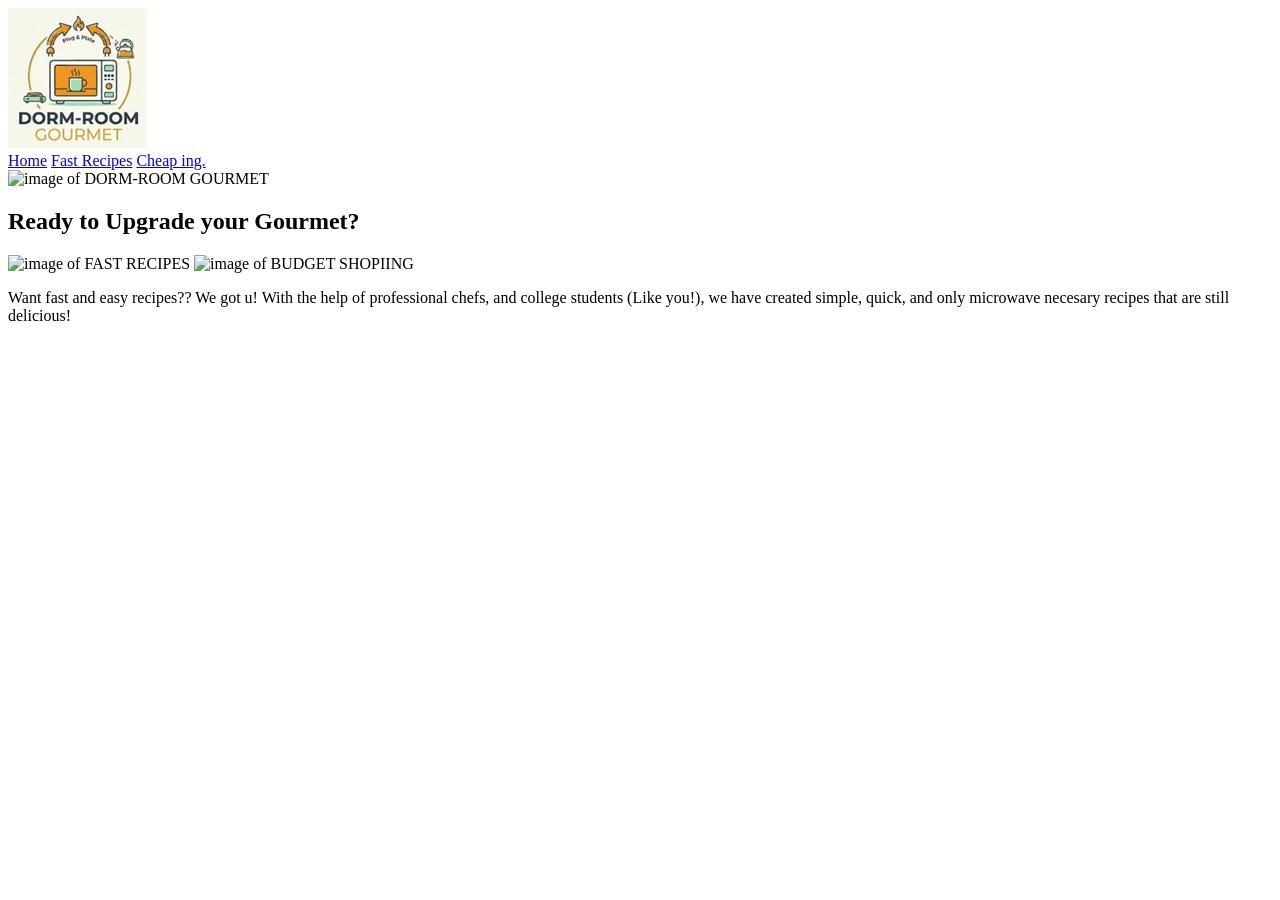
==== index.html @ 3b94e4db "Update index.html" ====
<!DOCTYPE html>
<html lang="en">
<head>
    <meta charset="UTF-8">
    <meta name="viewport" content="width=device-width, initial-scale=1.0">
    <title>Hendricks, Parker's Homepage</title>
</head>
<body>
 <header>
   <div class="navigation">
    <a id="icon_link" href="index.html">
    <img class="icon-header" src="./images/logo.png" alt="DORM-ROOM logo">
    </a>
    <nav>
        <a class="home" href="index.html"><span>Home</span></a>
        <a class="web" href="fast_recipes.html"><span>Fast Recipes</span></a>
        <a class="ice" href="cheap_ing.html"><span>Cheap ing.</span></a>
    </nav>
    </div>
    <img id="hero-img" src="images/hero.jpg" alt="image of DORM-ROOM GOURMET">
 </header>
 <main>
 <section>
    <h1>Ready to Upgrade your Gourmet?</h1>
     <img src="images/" alt="image of FAST RECIPES">
     <img src="images/" alt="image of BUDGET SHOPIING">
     <p>Want fast and easy recipes?? We got u! With the help of professional chefs, and college students (Like you!), we have created simple, quick, and only microwave necesary recipes that are still delicious!</p> 
 </section>
</body>
</html>
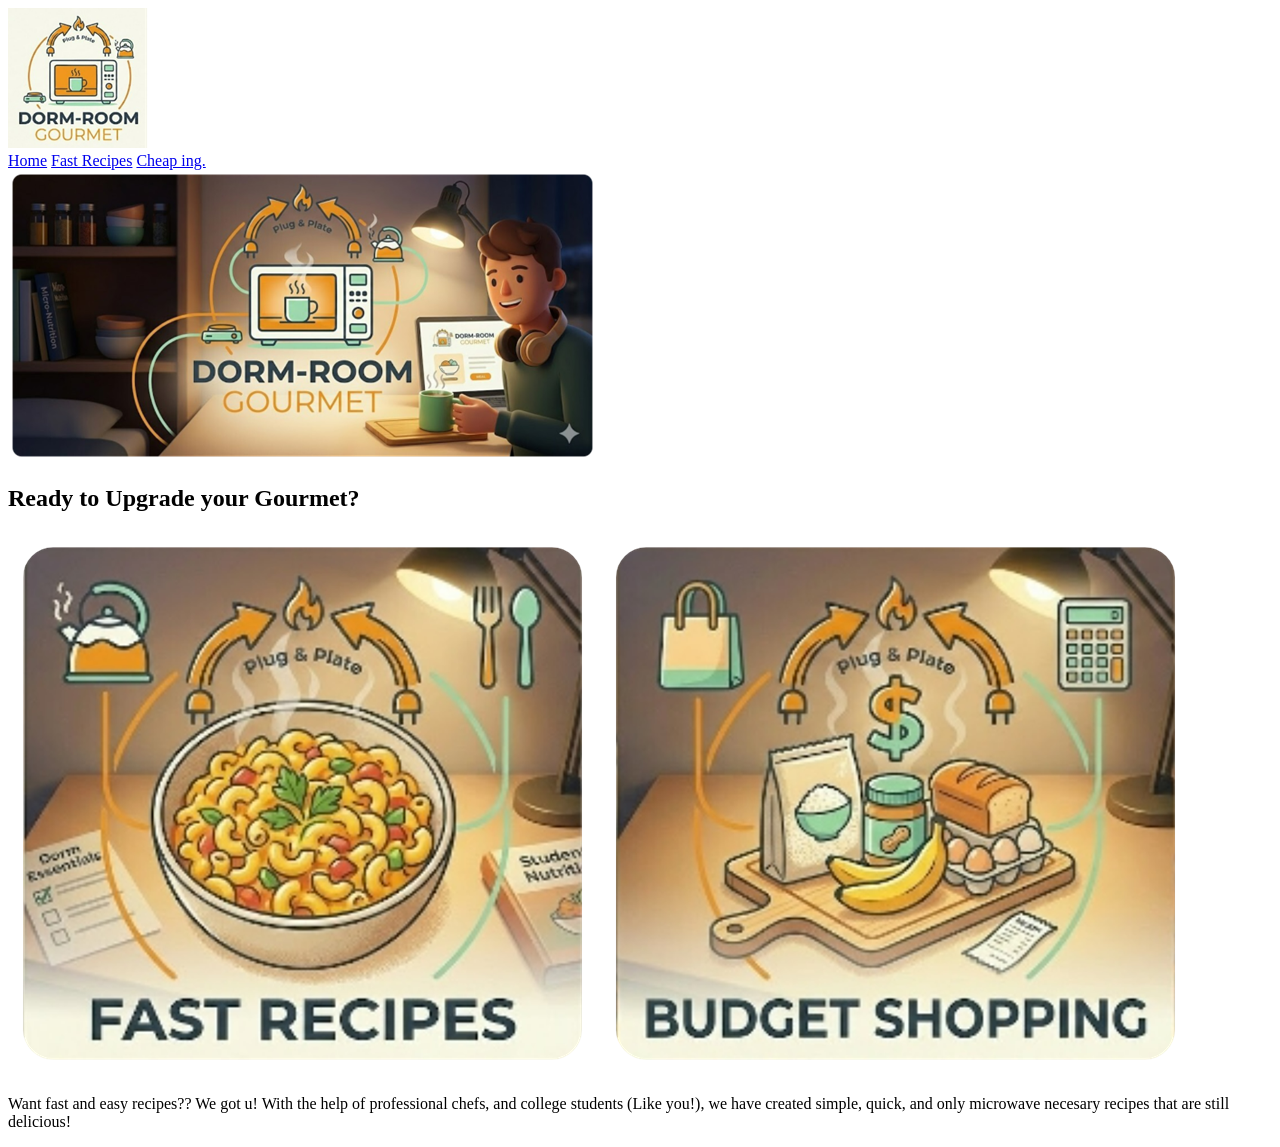
==== commit 7cfa58de: "Update index.html" ====
--- a/index.html
+++ b/index.html
@@ -9,7 +9,7 @@
  <header>
    <div class="navigation">
     <a id="icon_link" href="index.html">
-    <img class="icon-header" src="./images/logo.png" alt="DORM-ROOM logo">
+    <img class="icon-header" src="images/logo.png" alt="DORM-ROOM logo">
     </a>
     <nav>
         <a class="home" href="index.html"><span>Home</span></a>
@@ -17,13 +17,13 @@
         <a class="ice" href="cheap_ing.html"><span>Cheap ing.</span></a>
     </nav>
     </div>
-    <img id="hero-img" src="images/hero.jpg" alt="image of DORM-ROOM GOURMET">
+    <img id="hero-img" src="images/hero.png" alt="image of DORM-ROOM GOURMET">
  </header>
  <main>
  <section>
     <h1>Ready to Upgrade your Gourmet?</h1>
-     <img src="images/" alt="image of FAST RECIPES">
-     <img src="images/" alt="image of BUDGET SHOPIING">
+     <img src="images/fastrecipes.png" alt="image of FAST RECIPES">
+     <img src="images/budgetshopping.png" alt="image of BUDGET SHOPIING">
      <p>Want fast and easy recipes?? We got u! With the help of professional chefs, and college students (Like you!), we have created simple, quick, and only microwave necesary recipes that are still delicious!</p> 
  </section>
 </body>
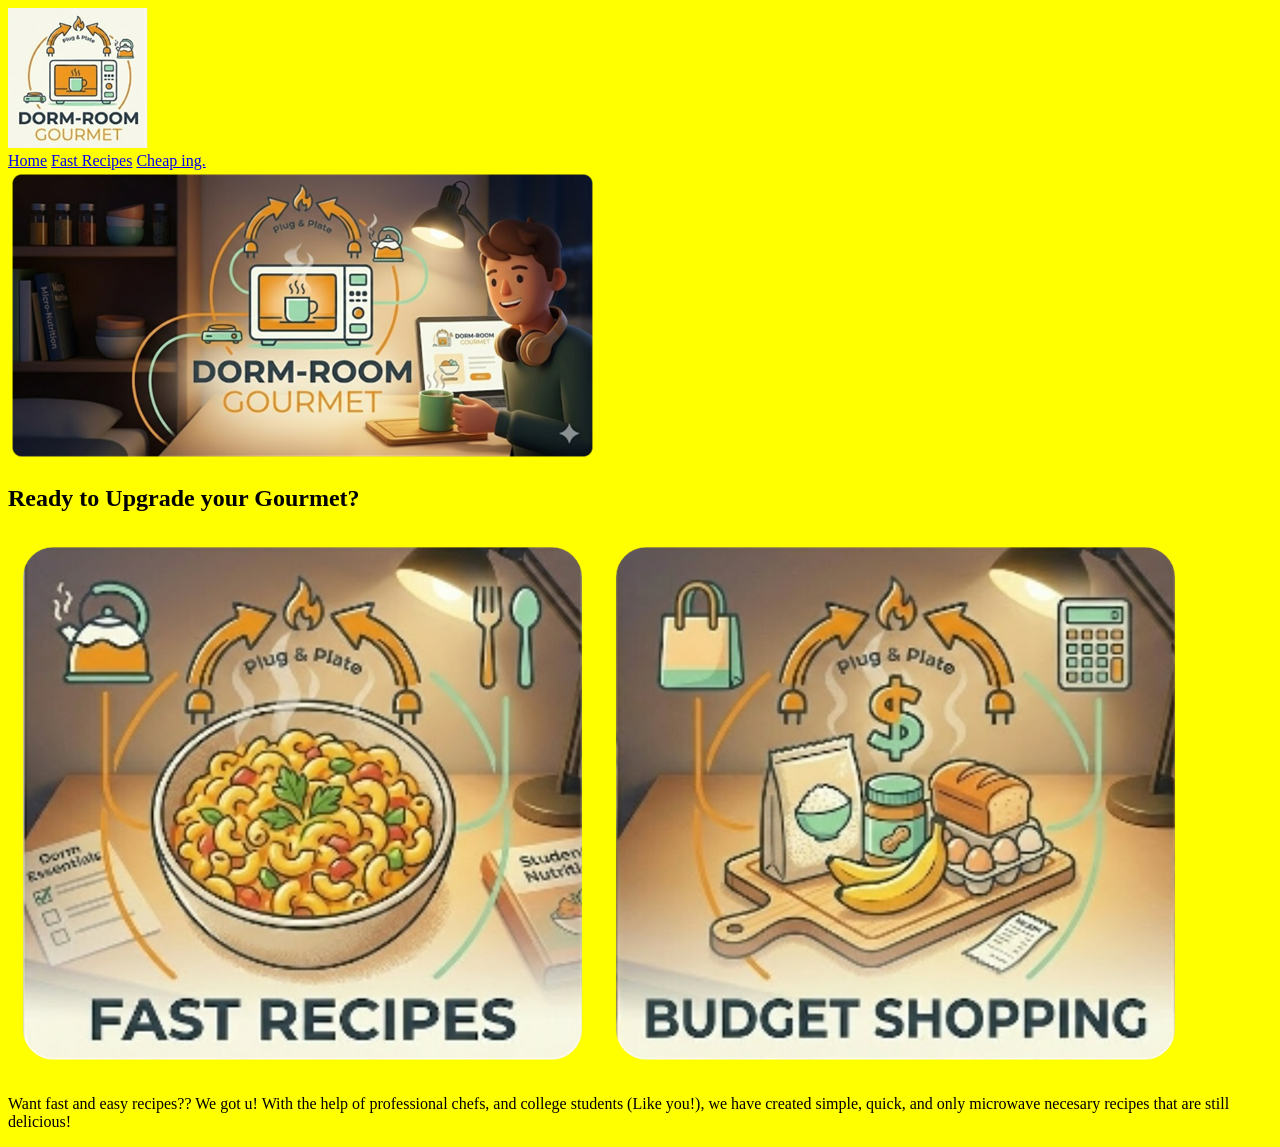
==== commit e96a41ed: "Update index.html" ====
--- a/index.html
+++ b/index.html
@@ -1,5 +1,6 @@
 <!DOCTYPE html>
 <html lang="en">
+<link rel="stylesheet" href="styles.css">
 <head>
     <meta charset="UTF-8">
     <meta name="viewport" content="width=device-width, initial-scale=1.0">
@@ -13,8 +14,8 @@
     </a>
     <nav>
         <a class="home" href="index.html"><span>Home</span></a>
-        <a class="web" href="fast_recipes.html"><span>Fast Recipes</span></a>
-        <a class="ice" href="cheap_ing.html"><span>Cheap ing.</span></a>
+        <a class="page2" href="fast_recipes.html"><span>Fast Recipes</span></a>
+        <a class="page3" href="cheap_ing.html"><span>Cheap ing.</span></a>
     </nav>
     </div>
     <img id="hero-img" src="images/hero.png" alt="image of DORM-ROOM GOURMET">
--- a/styles.css
+++ b/styles.css
@@ -0,0 +1,3 @@
+body {
+ background-color: yellow;
+}
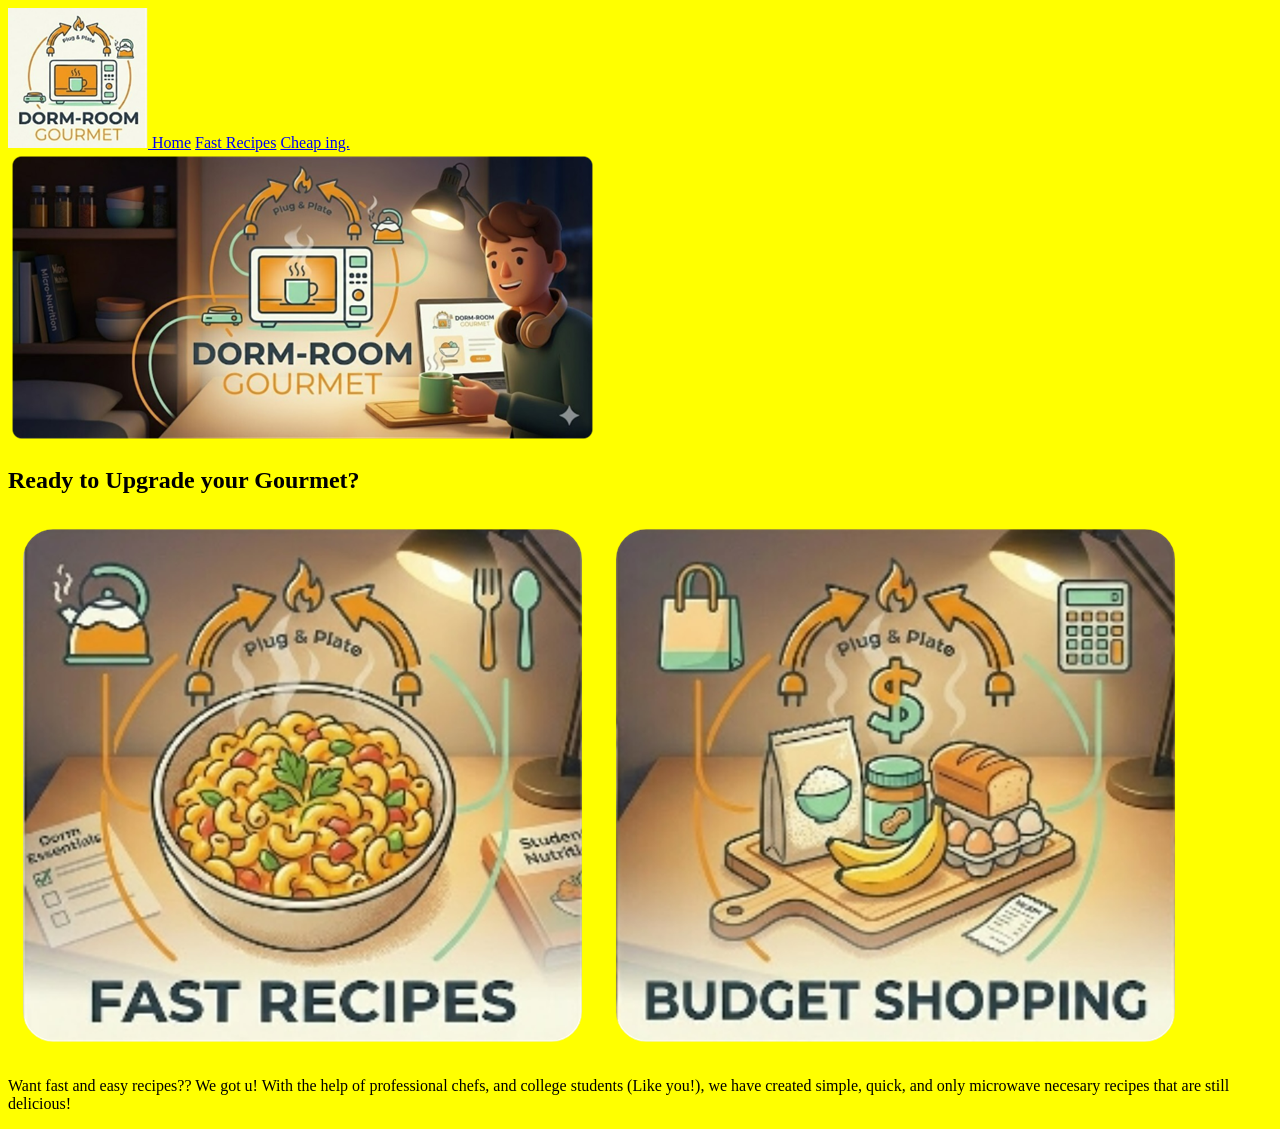
==== commit d2e64298: "Update index.html" ====
--- a/index.html
+++ b/index.html
@@ -8,24 +8,23 @@
 </head>
 <body>
  <header>
-   <div class="navigation">
+    <nav>
     <a id="icon_link" href="index.html">
     <img class="icon-header" src="images/logo.png" alt="DORM-ROOM logo">
     </a>
-    <nav>
-        <a class="home" href="index.html"><span>Home</span></a>
-        <a class="page2" href="fast_recipes.html"><span>Fast Recipes</span></a>
-        <a class="page3" href="cheap_ing.html"><span>Cheap ing.</span></a>
+    <a class="home" href="index.html"><span>Home</span></a>
+    <a class="page2" href="fast_recipes.html"><span>Fast Recipes</span></a>
+    <a class="page3" href="cheap_ing.html"><span>Cheap ing.</span></a>
     </nav>
-    </div>
-    <img id="hero-img" src="images/hero.png" alt="image of DORM-ROOM GOURMET">
  </header>
  <main>
+    <img id="hero-img" src="images/hero.png" alt="image of DORM-ROOM GOURMET">
  <section>
     <h1>Ready to Upgrade your Gourmet?</h1>
-     <img src="images/fastrecipes.png" alt="image of FAST RECIPES">
-     <img src="images/budgetshopping.png" alt="image of BUDGET SHOPIING">
+     <img class="photo1" src="images/fastrecipes.png" alt="image of FAST RECIPES">
+     <img class="photo2" src="images/budgetshopping.png" alt="image of BUDGET SHOPIING">
      <p>Want fast and easy recipes?? We got u! With the help of professional chefs, and college students (Like you!), we have created simple, quick, and only microwave necesary recipes that are still delicious!</p> 
  </section>
+ </main>
 </body>
 </html>
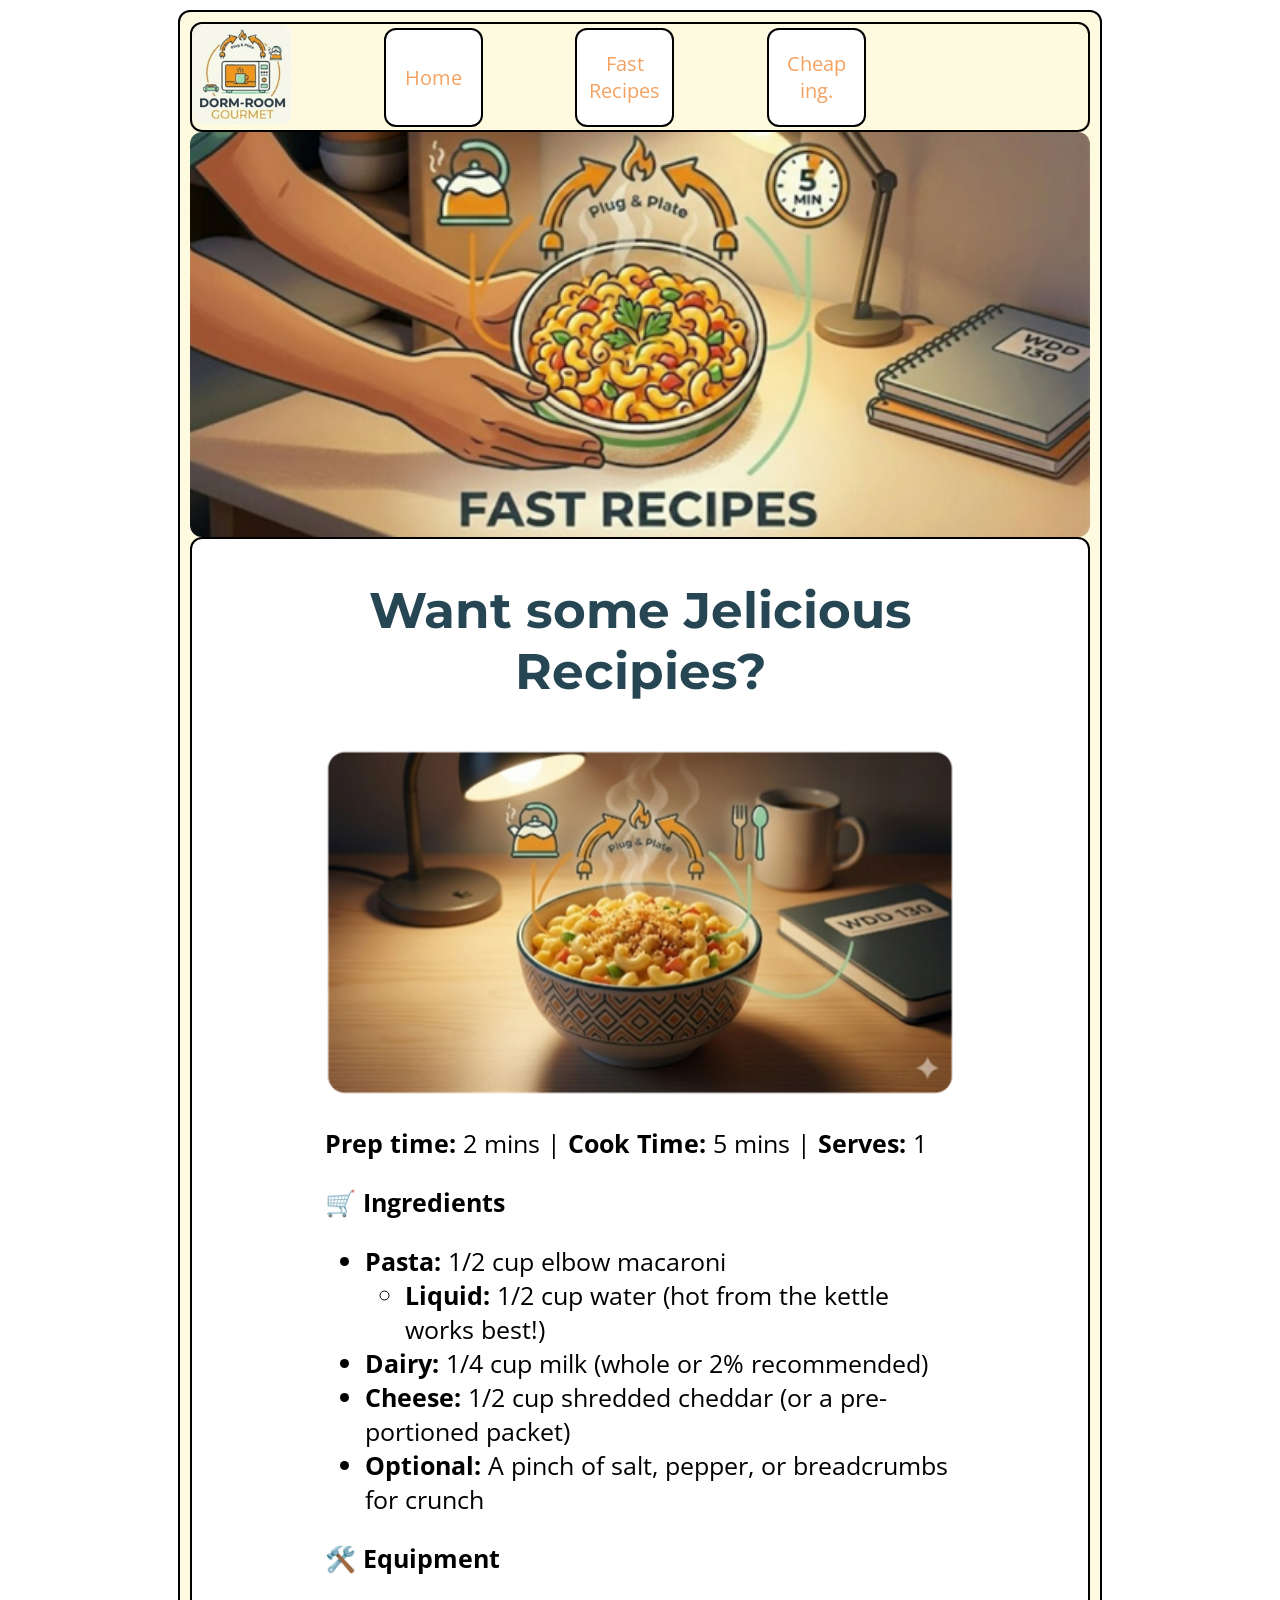
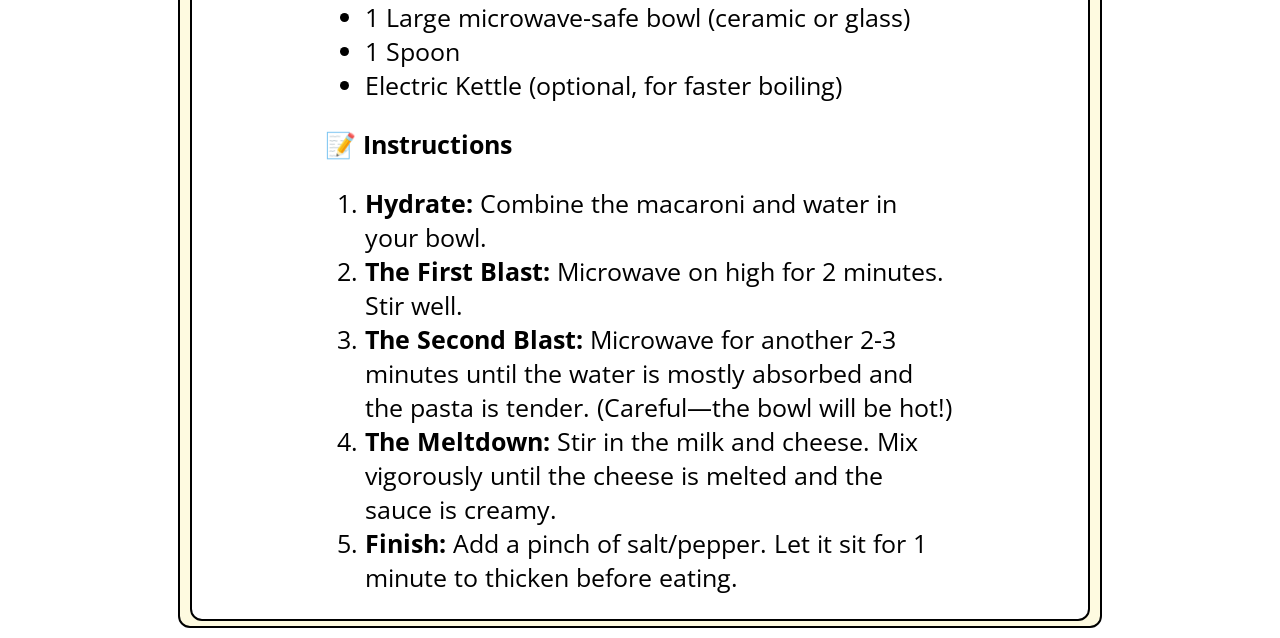
==== commit e6d42440: "Update index.html" ====
--- a/index.html
+++ b/index.html
@@ -4,27 +4,52 @@
 <head>
     <meta charset="UTF-8">
     <meta name="viewport" content="width=device-width, initial-scale=1.0">
-    <title>Hendricks, Parker's Homepage</title>
+    <title>Hendricks, Parker's Fast Recipes Page</title>
 </head>
 <body>
  <header>
     <nav>
-    <a id="icon_link" href="index.html">
+         <a id="icon_link" href="index.html">
     <img class="icon-header" src="images/logo.png" alt="DORM-ROOM logo">
     </a>
-    <a class="home" href="index.html"><span>Home</span></a>
-    <a class="page2" href="fast_recipes.html"><span>Fast Recipes</span></a>
-    <a class="page3" href="cheap_ing.html"><span>Cheap ing.</span></a>
+        <a class="home" href="index.html"><span>Home</span></a>
+        <a class="page2" href="fast_recipes.html"><span>Fast Recipes</span></a>
+        <a class="page3" href="cheap_ing.html"><span>Cheap ing.</span></a>
     </nav>
  </header>
  <main>
-    <img id="hero-img" src="images/hero.png" alt="image of DORM-ROOM GOURMET">
- <section>
-    <h1>Ready to Upgrade your Gourmet?</h1>
-     <img class="photo1" src="images/fastrecipes.png" alt="image of FAST RECIPES">
-     <img class="photo2" src="images/budgetshopping.png" alt="image of BUDGET SHOPIING">
-     <p>Want fast and easy recipes?? We got u! With the help of professional chefs, and college students (Like you!), we have created simple, quick, and only microwave necesary recipes that are still delicious!</p> 
- </section>
+    <img id="hero-img" src="images/fastrecipes_hero.png" alt="image of FAST RECIPES">
+ <article>
+    <h1>Want some Jelicious Recipies?</h1>
+     <img class="photo3" src="images/recipe.png" alt="image of FAST RECIPES">
+     <div class="list">
+     <p><strong>Prep time:</strong> 2 mins | <strong>Cook Time:</strong> 5 mins | <strong>Serves:</strong> 1</p>
+     <p>🛒 <strong>Ingredients</strong></p>
+    <ul>
+    <li><strong>Pasta:</strong> 1/2 cup elbow macaroni </li>
+         <ul>
+             <li><strong>Liquid:</strong> 1/2 cup water (hot from the kettle works best!)</li>
+         </ul>
+    <li><strong>Dairy:</strong> 1/4 cup milk (whole or 2% recommended) </li>
+    <li><strong>Cheese:</strong> 1/2 cup shredded cheddar (or a pre-portioned packet) </li>
+    <li><strong>Optional:</strong> A pinch of salt, pepper, or breadcrumbs for crunch </li>
+    </ul>
+     <p>🛠️ <strong>Equipment</strong></p>
+     <ul>
+     <li>1 Large microwave-safe bowl (ceramic or glass) </li>
+     <li>1 Spoon </li>
+     <li>Electric Kettle (optional, for faster boiling) </li>
+     </ul>
+     <p>📝 <strong>Instructions</strong></p>
+     <ol>
+         <li><strong>Hydrate:</strong> Combine the macaroni and water in your bowl. </li>
+         <li><strong>The First Blast:</strong> Microwave on high for 2 minutes. Stir well. </li>
+         <li><strong>The Second Blast:</strong> Microwave for another 2-3 minutes until the water is mostly absorbed and the pasta is tender. (Careful—the bowl will be hot!) </li>
+         <li><strong>The Meltdown:</strong> Stir in the milk and cheese. Mix vigorously until the cheese is melted and the sauce is creamy. </li>
+         <li><strong>Finish:</strong> Add a pinch of salt/pepper. Let it sit for 1 minute to thicken before eating. </li>
+     </ol>
+     </div>
+    </article>
  </main>
 </body>
 </html>
--- a/styles.css
+++ b/styles.css
@@ -1,3 +1,157 @@
+@import url('https://fonts.googleapis.com/css2?family=Caveat:wght@400..700&family=Figtree:ital,wght@0,300..900;1,300..900&family=Leckerli+One&family=Lobster&family=Open+Sans:ital,wght@0,300..800;1,300..800&family=Permanent+Marker&family=Salsa&family=Sue+Ellen+Francisco&display=swap');
+@import url('https://fonts.googleapis.com/css2?family=Caveat:wght@400..700&family=Figtree:ital,wght@0,300..900;1,300..900&family=Leckerli+One&family=Lobster&family=Montserrat:ital,wght@0,100..900;1,100..900&family=Open+Sans:ital,wght@0,300..800;1,300..800&family=Permanent+Marker&family=Salsa&family=Sue+Ellen+Francisco&display=swap');
+
+html{
+    background-color: white;
+}
+
 body {
- background-color: yellow;
+    margin: 10px auto;
+    width: 900px;
+    font-family: "Open sans", sans-serif;
+    background-color: #FEFAE0;
+    border-radius: 12px;
+    border: 2px solid black;
+    padding: 10px;
 }
+header {
+    display: grid;
+    grid-template-columns: 4fr 1fr;
+    background-color: #FEFAE0;
+    border-radius: 12px;
+    border: 2px solid black;
+}
+
+nav {
+    grid-column: 1/2;
+    display: grid;
+    grid-template-columns: 1fr 1fr 1fr 1fr;
+    gap: 50px;
+    font-size: 20px;
+}
+
+.icon-header {
+    grid-column: 1/2;
+    width: 100px;
+    background-color: #FEFAE0;
+    border-radius: 12px;
+}
+
+.home {
+    grid-column: 2/3;
+    color: #F4A261;
+    background-color: white;
+    width: 95px;
+    height: 95px;
+    text-decoration: none;
+    border-radius: 12px;
+    border: 2px solid black;
+    align-self: center;
+    align-content: center;
+    text-align: center;
+}
+
+.page2 {
+    grid-column: 3/4;
+    color: #F4A261;
+    background-color: white;
+    width: 95px;
+    height: 95px;
+    text-decoration: none;
+    border-radius: 12px;
+    border: 2px solid black;
+    align-self: center;
+    align-content: center;
+    text-align: center;
+}
+
+.page3 {
+    grid-column: 4/5;
+    color: #F4A261;
+    background-color: white;
+    width: 95px;
+    height: 95px;
+    text-decoration: none;
+    border-radius: 12px;
+    border: 2px solid black;
+    align-self: center;
+    align-content: center;
+    text-align: center;
+}
+
+#hero-img {
+    border-radius: 12px;
+    width: 100%;
+}
+
+section {
+    display: grid;
+    grid-template-columns: 1fr 2fr 1fr 2fr 1fr;
+    grid-template-rows: 1fr 1fr 1fr;
+    margin: -5px auto;
+    background-color: white;
+    border-radius: 12px;
+    border: 2px solid black;
+    justify-items: center;
+}    
+
+section h1 {
+    grid-column: 2/5;
+    grid-row: 1/2;
+    color: #264653;
+    font-family: "Montserrat", sans-serif;
+    font-size: 50px;
+    text-align: center;
+    padding: 0 30px;
+}
+
+.photo1 {
+    grid-column: 2/3;
+    grid-row: 2/3;
+    width: 100%;
+}
+
+.photo2 {
+    grid-column: 4/5;
+    grid-row: 2/3;
+    width: 100%;
+}
+
+section p {
+    font-size: 25px;
+    grid-column: 2/5;
+    grid-row: 3/4;
+    padding: 20px 10px 40px 5px;
+}
+
+article {
+    display: grid;
+    grid-template-columns: 1fr 2fr 1fr 2fr 1fr;
+    margin: -5px auto;
+    background-color: white;
+    border-radius: 12px;
+    border: 2px solid black;
+    justify-items: center;
+}    
+
+article h1 {
+    grid-column: 2/5;
+    color: #264653;
+    font-family: "Montserrat", sans-serif;
+    font-size: 50px;
+    text-align: center;
+    padding: 0 30px;
+}
+
+
+.photo3 {
+    grid-column: 2/5;
+    width: 100%;
+}
+
+.list {
+    font-size: 25px;
+    grid-column: 2/5;
+    padding: 0 5px;
+}
+
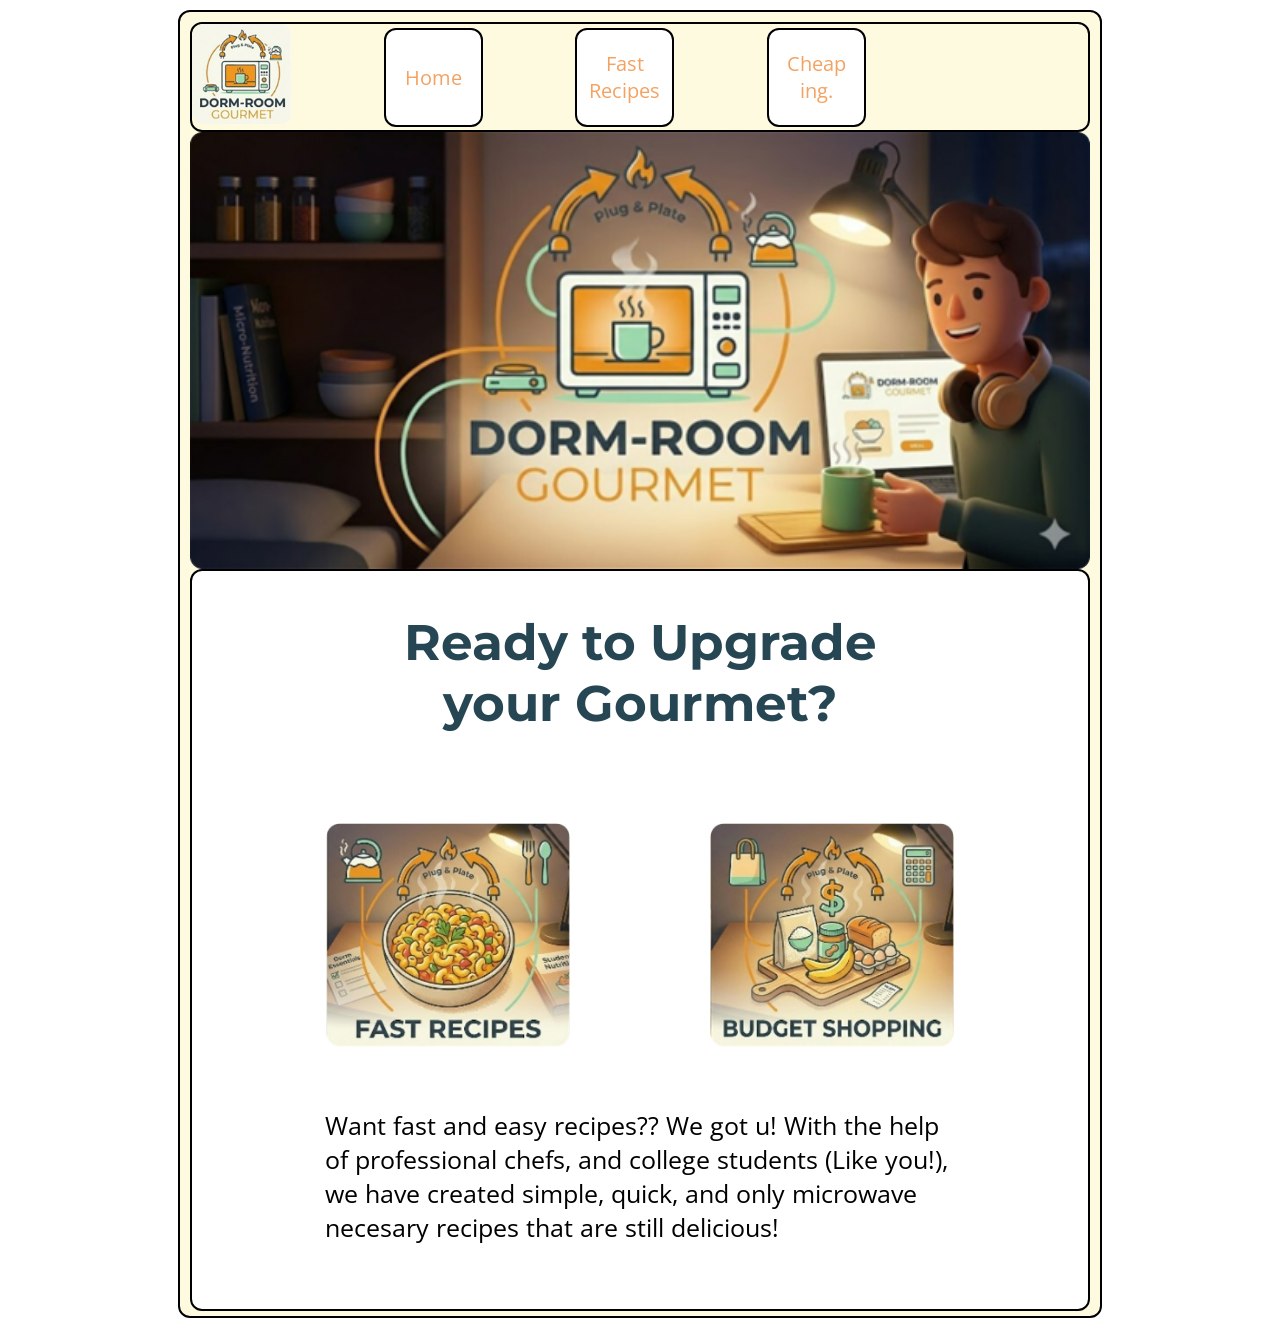
==== commit b03146a7: "Update index.html" ====
--- a/index.html
+++ b/index.html
@@ -4,52 +4,27 @@
 <head>
     <meta charset="UTF-8">
     <meta name="viewport" content="width=device-width, initial-scale=1.0">
-    <title>Hendricks, Parker's Fast Recipes Page</title>
+    <title>Hendricks, Parker's Homepage</title>
 </head>
 <body>
  <header>
     <nav>
-         <a id="icon_link" href="index.html">
+    <a id="icon_link" href="index.html">
     <img class="icon-header" src="images/logo.png" alt="DORM-ROOM logo">
     </a>
-        <a class="home" href="index.html"><span>Home</span></a>
-        <a class="page2" href="fast_recipes.html"><span>Fast Recipes</span></a>
-        <a class="page3" href="cheap_ing.html"><span>Cheap ing.</span></a>
+    <a class="home" href="index.html"><span>Home</span></a>
+    <a class="page2" href="fast_recipes.html"><span>Fast Recipes</span></a>
+    <a class="page3" href="cheap_ing.html"><span>Cheap ing.</span></a>
     </nav>
  </header>
  <main>
-    <img id="hero-img" src="images/fastrecipes_hero.png" alt="image of FAST RECIPES">
- <article>
-    <h1>Want some Jelicious Recipies?</h1>
-     <img class="photo3" src="images/recipe.png" alt="image of FAST RECIPES">
-     <div class="list">
-     <p><strong>Prep time:</strong> 2 mins | <strong>Cook Time:</strong> 5 mins | <strong>Serves:</strong> 1</p>
-     <p>🛒 <strong>Ingredients</strong></p>
-    <ul>
-    <li><strong>Pasta:</strong> 1/2 cup elbow macaroni </li>
-         <ul>
-             <li><strong>Liquid:</strong> 1/2 cup water (hot from the kettle works best!)</li>
-         </ul>
-    <li><strong>Dairy:</strong> 1/4 cup milk (whole or 2% recommended) </li>
-    <li><strong>Cheese:</strong> 1/2 cup shredded cheddar (or a pre-portioned packet) </li>
-    <li><strong>Optional:</strong> A pinch of salt, pepper, or breadcrumbs for crunch </li>
-    </ul>
-     <p>🛠️ <strong>Equipment</strong></p>
-     <ul>
-     <li>1 Large microwave-safe bowl (ceramic or glass) </li>
-     <li>1 Spoon </li>
-     <li>Electric Kettle (optional, for faster boiling) </li>
-     </ul>
-     <p>📝 <strong>Instructions</strong></p>
-     <ol>
-         <li><strong>Hydrate:</strong> Combine the macaroni and water in your bowl. </li>
-         <li><strong>The First Blast:</strong> Microwave on high for 2 minutes. Stir well. </li>
-         <li><strong>The Second Blast:</strong> Microwave for another 2-3 minutes until the water is mostly absorbed and the pasta is tender. (Careful—the bowl will be hot!) </li>
-         <li><strong>The Meltdown:</strong> Stir in the milk and cheese. Mix vigorously until the cheese is melted and the sauce is creamy. </li>
-         <li><strong>Finish:</strong> Add a pinch of salt/pepper. Let it sit for 1 minute to thicken before eating. </li>
-     </ol>
-     </div>
-    </article>
+    <img id="hero-img" src="images/hero.png" alt="image of DORM-ROOM GOURMET">
+ <section>
+    <h1>Ready to Upgrade your Gourmet?</h1>
+     <img class="photo1" src="images/fastrecipes.png" alt="image of FAST RECIPES">
+     <img class="photo2" src="images/budgetshopping.png" alt="image of BUDGET SHOPIING">
+     <p>Want fast and easy recipes?? We got u! With the help of professional chefs, and college students (Like you!), we have created simple, quick, and only microwave necesary recipes that are still delicious!</p> 
+ </section>
  </main>
 </body>
 </html>
--- a/styles.css
+++ b/styles.css
@@ -121,10 +121,10 @@
     font-size: 25px;
     grid-column: 2/5;
     grid-row: 3/4;
-    padding: 20px 10px 40px 5px;
+    padding: 20px 5px 40px 5px;
 }
 
-article {
+.article {
     display: grid;
     grid-template-columns: 1fr 2fr 1fr 2fr 1fr;
     margin: -5px auto;
@@ -134,7 +134,7 @@
     justify-items: center;
 }    
 
-article h1 {
+.article h1 {
     grid-column: 2/5;
     color: #264653;
     font-family: "Montserrat", sans-serif;
